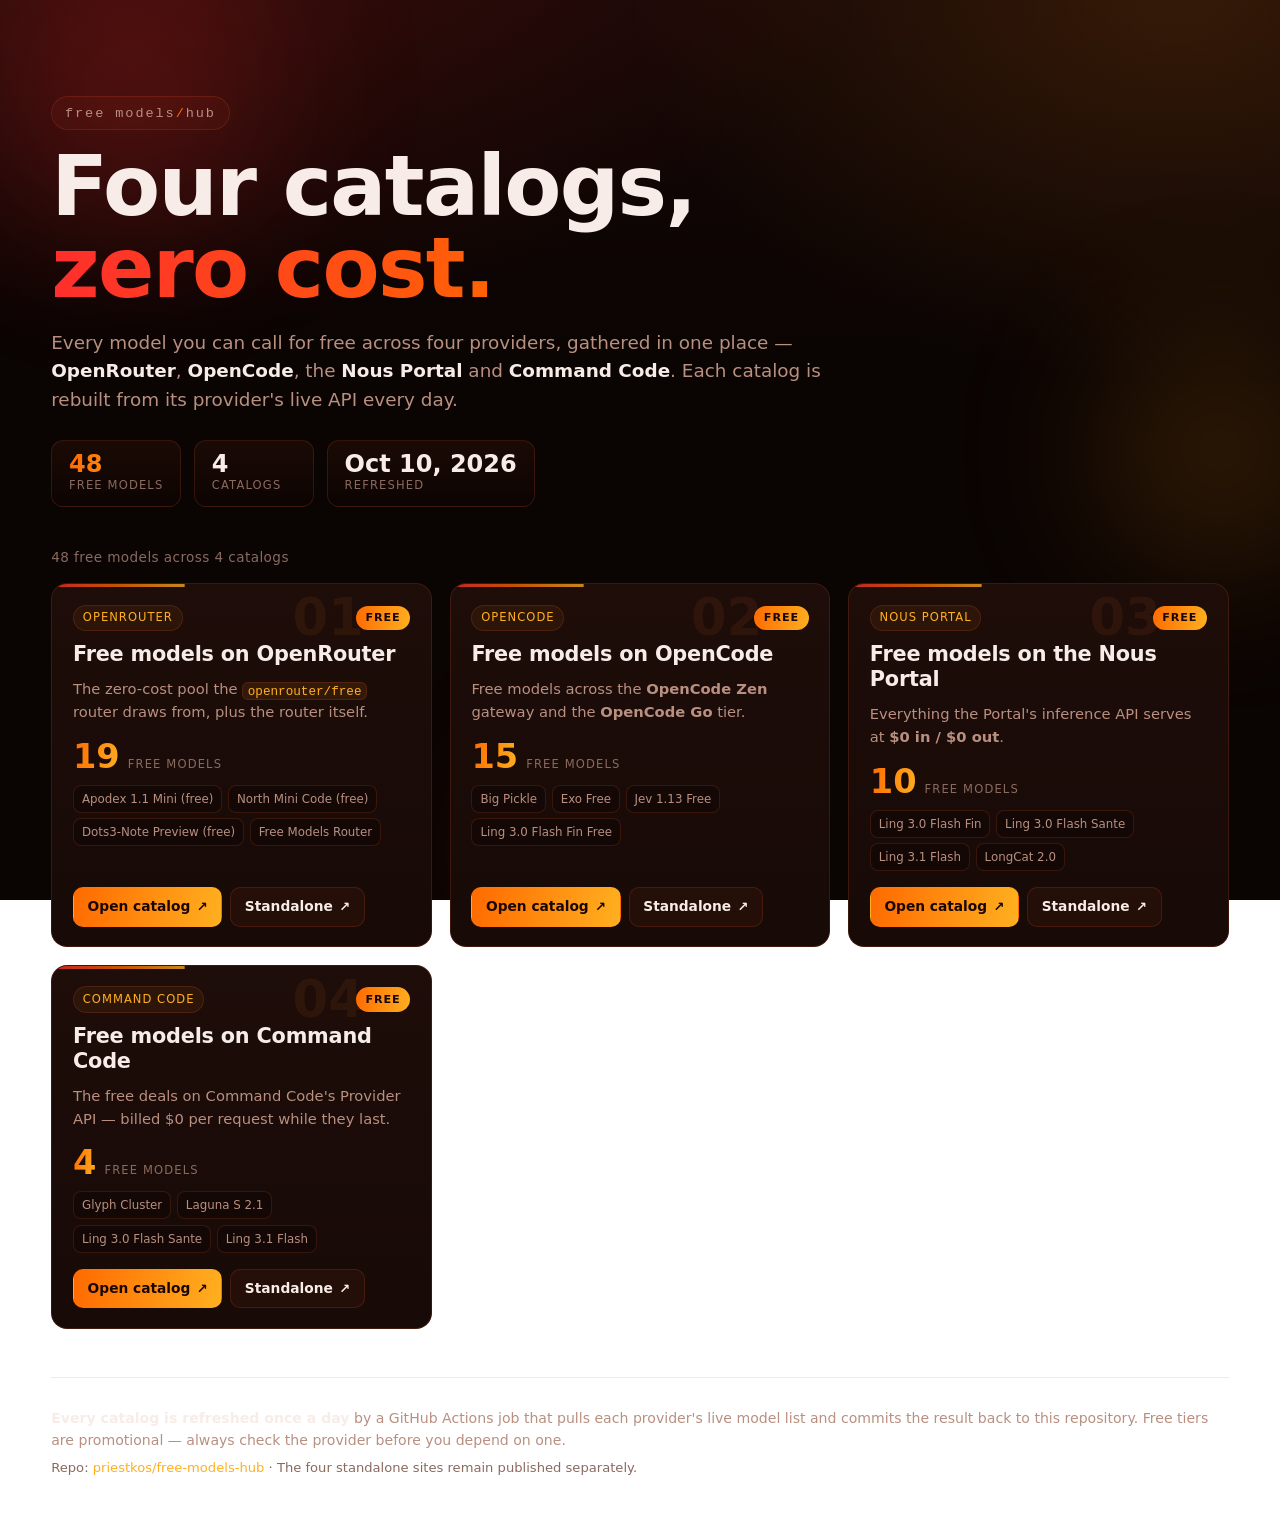
==== index.html @ 76b01337 "Free Models Hub: landing page + four catalogs in one Pages site" ====
<!doctype html>
<html lang="en">
<head>
<meta charset="utf-8" />
<meta name="viewport" content="width=device-width, initial-scale=1" />
<title>Free Models Hub — four catalogs, zero cost</title>
<meta name="description" content="One hub for four free-model catalogs: OpenRouter, OpenCode, Nous Portal and Command Code. Every model priced $0, refreshed daily." />
<link rel="icon" href="data:image/svg+xml,%3Csvg xmlns='http://www.w3.org/2000/svg' viewBox='0 0 32 32'%3E%3Cdefs%3E%3ClinearGradient id='g' x1='0' y1='0' x2='1' y2='1'%3E%3Cstop offset='0' stop-color='%23ff2d2d'/%3E%3Cstop offset='1' stop-color='%23ffb020'/%3E%3C/linearGradient%3E%3C/defs%3E%3Ccircle cx='16' cy='16' r='13' fill='url(%23g)'/%3E%3C/svg%3E" />
<link rel="stylesheet" href="assets/hub.css" />
</head>
<body>
<div class="orbs" aria-hidden="true"><span></span><span></span><span></span></div>

<header class="hero">
  <div class="wrap">
    <p class="eyebrow">free models<span>/</span>hub</p>
    <h1 class="title">Four catalogs,<br /><span class="grad">zero cost.</span></h1>
    <p class="lede">
      Every model you can call for free across four providers, gathered in one place —
      <strong>OpenRouter</strong>, <strong>OpenCode</strong>, the <strong>Nous Portal</strong> and
      <strong>Command Code</strong>. Each catalog is rebuilt from its provider's live API every day.
    </p>
    <div class="stats" id="stats" aria-live="polite">
      <div class="stat"><b class="ember" data-total>–</b><span>free models</span></div>
      <div class="stat"><b>4</b><span>catalogs</span></div>
      <div class="stat"><b data-updated>–</b><span>refreshed</span></div>
    </div>
  </div>
</header>

<main class="wrap">
  <div class="resultbar"><span id="count">Loading live counts…</span></div>

  <section class="hub" id="hub">
    <article class="card site-card" data-site="openrouter">
      <div class="card__top">
        <span class="provider">OpenRouter</span>
        <span class="free">free</span>
      </div>
      <div class="num">01</div>
      <h2>Free models on OpenRouter</h2>
      <p class="desc">The zero-cost pool the <code>openrouter/free</code> router draws from, plus the router itself.</p>
      <div class="hub-count"><b data-count>–</b><span>free models</span></div>
      <div class="meta" data-preview></div>
      <div class="card__actions">
        <a href="openrouter/">Open catalog <span class="arw">↗</span></a>
        <a class="ghost" href="https://priestkos.github.io/openrouter-free-models/" target="_blank" rel="noopener">Standalone <span class="arw">↗</span></a>
      </div>
    </article>

    <article class="card site-card" data-site="opencode">
      <div class="card__top">
        <span class="provider">OpenCode</span>
        <span class="free">free</span>
      </div>
      <div class="num">02</div>
      <h2>Free models on OpenCode</h2>
      <p class="desc">Free models across the <strong>OpenCode Zen</strong> gateway and the <strong>OpenCode Go</strong> tier.</p>
      <div class="hub-count"><b data-count>–</b><span>free models</span></div>
      <div class="meta" data-preview></div>
      <div class="card__actions">
        <a href="opencode/">Open catalog <span class="arw">↗</span></a>
        <a class="ghost" href="https://priestkos.github.io/opencode-free-models/" target="_blank" rel="noopener">Standalone <span class="arw">↗</span></a>
      </div>
    </article>

    <article class="card site-card" data-site="nous-portal">
      <div class="card__top">
        <span class="provider">Nous Portal</span>
        <span class="free">free</span>
      </div>
      <div class="num">03</div>
      <h2>Free models on the Nous Portal</h2>
      <p class="desc">Everything the Portal's inference API serves at <strong>$0 in / $0 out</strong>.</p>
      <div class="hub-count"><b data-count>–</b><span>free models</span></div>
      <div class="meta" data-preview></div>
      <div class="card__actions">
        <a href="nous-portal/">Open catalog <span class="arw">↗</span></a>
        <a class="ghost" href="https://priestkos.github.io/nous-portal-free-models/" target="_blank" rel="noopener">Standalone <span class="arw">↗</span></a>
      </div>
    </article>

    <article class="card site-card" data-site="commandcode">
      <div class="card__top">
        <span class="provider">Command Code</span>
        <span class="free">free</span>
      </div>
      <div class="num">04</div>
      <h2>Free models on Command Code</h2>
      <p class="desc">The free deals on Command Code's Provider API — billed $0 per request while they last.</p>
      <div class="hub-count"><b data-count>–</b><span>free models</span></div>
      <div class="meta" data-preview></div>
      <div class="card__actions">
        <a href="commandcode/">Open catalog <span class="arw">↗</span></a>
        <a class="ghost" href="https://priestkos.github.io/commandcode-free-models/" target="_blank" rel="noopener">Standalone <span class="arw">↗</span></a>
      </div>
    </article>
  </section>

  <footer class="foot">
    <p>
      <strong>Every catalog is refreshed once a day</strong> by a GitHub Actions job that pulls each
      provider's live model list and commits the result back to this repository. Free tiers are
      promotional — always check the provider before you depend on one.
    </p>
    <p class="muted">
      Repo: <a href="https://github.com/priestkos/free-models-hub" target="_blank" rel="noopener">priestkos/free-models-hub</a>
      · The four standalone sites remain published separately.
    </p>
  </footer>
</main>

<script src="assets/hub.js"></script>
</body>
</html>
---- assets/hub.css ----
:root {
  --bg: #0a0403;
  --bg-2: #140705;
  --panel: #170a07;
  --panel-2: #1e0d09;
  --line: rgba(255, 92, 40, 0.16);
  --line-strong: rgba(255, 122, 40, 0.42);
  --red: #ff2d2d;
  --orange: #ff6a00;
  --amber: #ffb020;
  --text: #f7ece7;
  --muted: #b98f80;
  --muted-2: #8a6a5f;
  --radius: 16px;
  --maxw: 1180px;
  --ease: cubic-bezier(0.22, 1, 0.36, 1);
}

* { box-sizing: border-box; }
html { scroll-behavior: smooth; }

body {
  margin: 0;
  min-height: 100vh;
  background:
    radial-gradient(1200px 700px at 12% -10%, rgba(255, 45, 45, 0.16), transparent 60%),
    radial-gradient(1000px 700px at 92% 0%, rgba(255, 140, 20, 0.14), transparent 55%),
    linear-gradient(180deg, var(--bg-2), var(--bg) 40%);
  background-attachment: fixed;
  color: var(--text);
  font-family: "Segoe UI", system-ui, -apple-system, Roboto, Helvetica, Arial, sans-serif;
  line-height: 1.55;
  -webkit-font-smoothing: antialiased;
}

a { color: var(--amber); text-decoration: none; }
a:hover { text-decoration: underline; }

.orbs { position: fixed; inset: 0; overflow: hidden; pointer-events: none; z-index: 0; }
.orbs span {
  position: absolute;
  border-radius: 50%;
  filter: blur(70px);
  opacity: 0.5;
  animation: drift 22s ease-in-out infinite;
}
.orbs span:nth-child(1) { width: 420px; height: 420px; top: -120px; left: -80px; background: radial-gradient(circle, rgba(255,45,45,.55), transparent 70%); }
.orbs span:nth-child(2) { width: 360px; height: 360px; top: 30%; right: -120px; background: radial-gradient(circle, rgba(255,150,20,.45), transparent 70%); animation-delay: -7s; }
.orbs span:nth-child(3) { width: 300px; height: 300px; bottom: -100px; left: 35%; background: radial-gradient(circle, rgba(255,80,0,.4), transparent 70%); animation-delay: -14s; }
@keyframes drift {
  0%, 100% { transform: translate3d(0, 0, 0) scale(1); }
  50% { transform: translate3d(30px, -40px, 0) scale(1.12); }
}

.wrap { width: min(var(--maxw), 92vw); margin: 0 auto; position: relative; z-index: 1; }

/* hero */
.hero { padding: clamp(3rem, 8vw, 6rem) 0 1.5rem; }
.eyebrow {
  display: inline-block;
  margin: 0 0 1rem;
  font-family: ui-monospace, "Cascadia Code", Consolas, monospace;
  font-size: 0.85rem;
  letter-spacing: 0.14em;
  color: var(--muted);
  padding: 0.35rem 0.8rem;
  border: 1px solid var(--line);
  border-radius: 999px;
  background: rgba(255, 90, 40, 0.05);
}
.eyebrow span { color: var(--orange); }

.title {
  margin: 0;
  font-size: clamp(2.6rem, 8vw, 5.2rem);
  line-height: 0.98;
  letter-spacing: -0.02em;
  font-weight: 800;
}
.grad {
  background: linear-gradient(100deg, var(--red), var(--orange) 45%, var(--amber) 75%, var(--red));
  background-size: 260% 100%;
  -webkit-background-clip: text;
  background-clip: text;
  color: transparent;
  animation: shift 8s linear infinite;
}
@keyframes shift { to { background-position: 260% 0; } }

.lede { max-width: 68ch; margin: 1.2rem 0 1.6rem; font-size: clamp(1rem, 2.2vw, 1.15rem); color: var(--muted); }
.lede strong { color: var(--text); font-weight: 600; }

.stats { display: flex; flex-wrap: wrap; gap: 0.6rem 0.8rem; }
.stat {
  display: flex; flex-direction: column; gap: 0.1rem;
  padding: 0.7rem 1.05rem;
  border: 1px solid var(--line);
  border-radius: 12px;
  background: linear-gradient(180deg, rgba(255, 100, 40, 0.07), rgba(255, 100, 40, 0.01));
  min-width: 120px;
}
.stat b { font-size: 1.5rem; line-height: 1; font-variant-numeric: tabular-nums; }
.stat b.ember { background: linear-gradient(100deg, var(--orange), var(--amber)); -webkit-background-clip: text; background-clip: text; color: transparent; }
.stat span { font-size: 0.72rem; text-transform: uppercase; letter-spacing: 0.1em; color: var(--muted-2); }

.resultbar { margin: 1rem 0 0.9rem; color: var(--muted-2); font-size: 0.85rem; letter-spacing: 0.03em; }

/* hub grid */
.hub { display: grid; grid-template-columns: repeat(auto-fit, minmax(340px, 1fr)); gap: 1.1rem; }

.site-card {
  position: relative;
  display: flex; flex-direction: column; gap: 0.7rem;
  padding: 1.3rem 1.3rem 1.2rem;
  border: 1px solid var(--line);
  border-radius: var(--radius);
  background: linear-gradient(180deg, var(--panel-2), var(--panel));
  overflow: hidden;
  animation: rise 0.6s var(--ease) both;
  transition: transform .28s var(--ease), border-color .28s, box-shadow .28s;
}
.site-card:nth-child(1) { animation-delay: 0ms; }
.site-card:nth-child(2) { animation-delay: 80ms; }
.site-card:nth-child(3) { animation-delay: 160ms; }
.site-card:nth-child(4) { animation-delay: 240ms; }
.site-card::before {
  content: "";
  position: absolute; inset: 0 0 auto 0; height: 3px;
  background: linear-gradient(100deg, var(--red), var(--orange), var(--amber));
  opacity: 0.75;
  transform: scaleX(0.35); transform-origin: left;
  transition: transform .35s var(--ease);
}
.site-card:hover {
  transform: translateY(-6px);
  border-color: var(--line-strong);
  box-shadow: 0 18px 40px -18px rgba(255, 80, 0, 0.55), 0 0 0 1px rgba(255, 122, 40, 0.15) inset;
}
.site-card:hover::before { transform: scaleX(1); }
@keyframes rise { from { opacity: 0; transform: translateY(16px); } }

.card__top { display: flex; align-items: center; justify-content: space-between; gap: 0.6rem; }
.provider {
  font-size: 0.72rem; text-transform: uppercase; letter-spacing: 0.09em;
  color: var(--amber);
  padding: 0.2rem 0.55rem; border-radius: 999px;
  border: 1px solid var(--line); background: rgba(255, 140, 20, 0.07);
}
.free {
  font-size: 0.7rem; font-weight: 700; letter-spacing: 0.08em; text-transform: uppercase;
  color: #16060a;
  background: linear-gradient(100deg, var(--orange), var(--amber));
  padding: 0.22rem 0.6rem; border-radius: 999px;
  white-space: nowrap;
}
.num {
  position: absolute; top: 0.5rem; right: 4.2rem;
  font-size: 3.2rem; font-weight: 800; line-height: 1;
  color: rgba(255, 122, 40, 0.08);
  pointer-events: none;
  font-variant-numeric: tabular-nums;
}
.site-card h2 { margin: 0; font-size: 1.3rem; line-height: 1.2; letter-spacing: -0.01em; }
.desc { margin: 0; font-size: 0.92rem; color: var(--muted); }
.desc code {
  font-family: ui-monospace, Consolas, monospace; font-size: 0.86em;
  color: var(--amber); background: rgba(255, 140, 20, 0.1);
  border: 1px solid var(--line); padding: 0.05em 0.35em; border-radius: 6px;
}

.hub-count { display: flex; align-items: baseline; gap: 0.5rem; margin-top: 0.3rem; }
.hub-count b {
  font-size: 2.1rem; line-height: 1;
  font-variant-numeric: tabular-nums;
  background: linear-gradient(100deg, var(--orange), var(--amber));
  -webkit-background-clip: text; background-clip: text; color: transparent;
}
.hub-count span { font-size: 0.72rem; text-transform: uppercase; letter-spacing: 0.1em; color: var(--muted-2); }

.meta { display: flex; flex-wrap: wrap; gap: 0.35rem; min-height: 1.6rem; }
.tag {
  font-size: 0.74rem; color: var(--muted);
  border: 1px solid var(--line);
  background: rgba(0,0,0,0.22);
  padding: 0.24rem 0.5rem; border-radius: 8px;
}

.card__actions { display: flex; gap: 0.5rem; flex-wrap: wrap; margin-top: auto; padding-top: 0.3rem; }
.card__actions a {
  display: inline-flex; align-items: center; gap: 0.4rem;
  font-size: 0.86rem; font-weight: 600;
  color: #1a0704;
  padding: 0.5rem 0.85rem;
  border-radius: 10px;
  border: 1px solid transparent;
  background: linear-gradient(100deg, var(--orange), var(--amber));
  transition: transform .2s, filter .2s, border-color .2s, background .2s, color .2s;
}
.card__actions a:hover { text-decoration: none; transform: translateX(2px); filter: brightness(1.08); }
.card__actions a.ghost {
  color: var(--text);
  background: rgba(255, 90, 40, 0.06);
  border-color: var(--line);
}
.card__actions a.ghost:hover { border-color: var(--line-strong); background: rgba(255, 106, 0, 0.14); }
.arw { font-size: 0.95em; }

.foot { margin: 3rem 0 2.5rem; padding-top: 1.5rem; border-top: 1px solid var(--line); font-size: 0.88rem; color: var(--muted); }
.foot p { margin: 0.4rem 0; }
.foot strong { color: var(--text); }
.foot .muted { color: var(--muted-2); font-size: 0.82rem; }

@media (max-width: 760px) {
  .num { display: none; }
}
@media (prefers-reduced-motion: reduce) {
  *, *::before, *::after { animation-duration: .001ms !important; animation-iteration-count: 1 !important; transition-duration: .001ms !important; scroll-behavior: auto !important; }
}
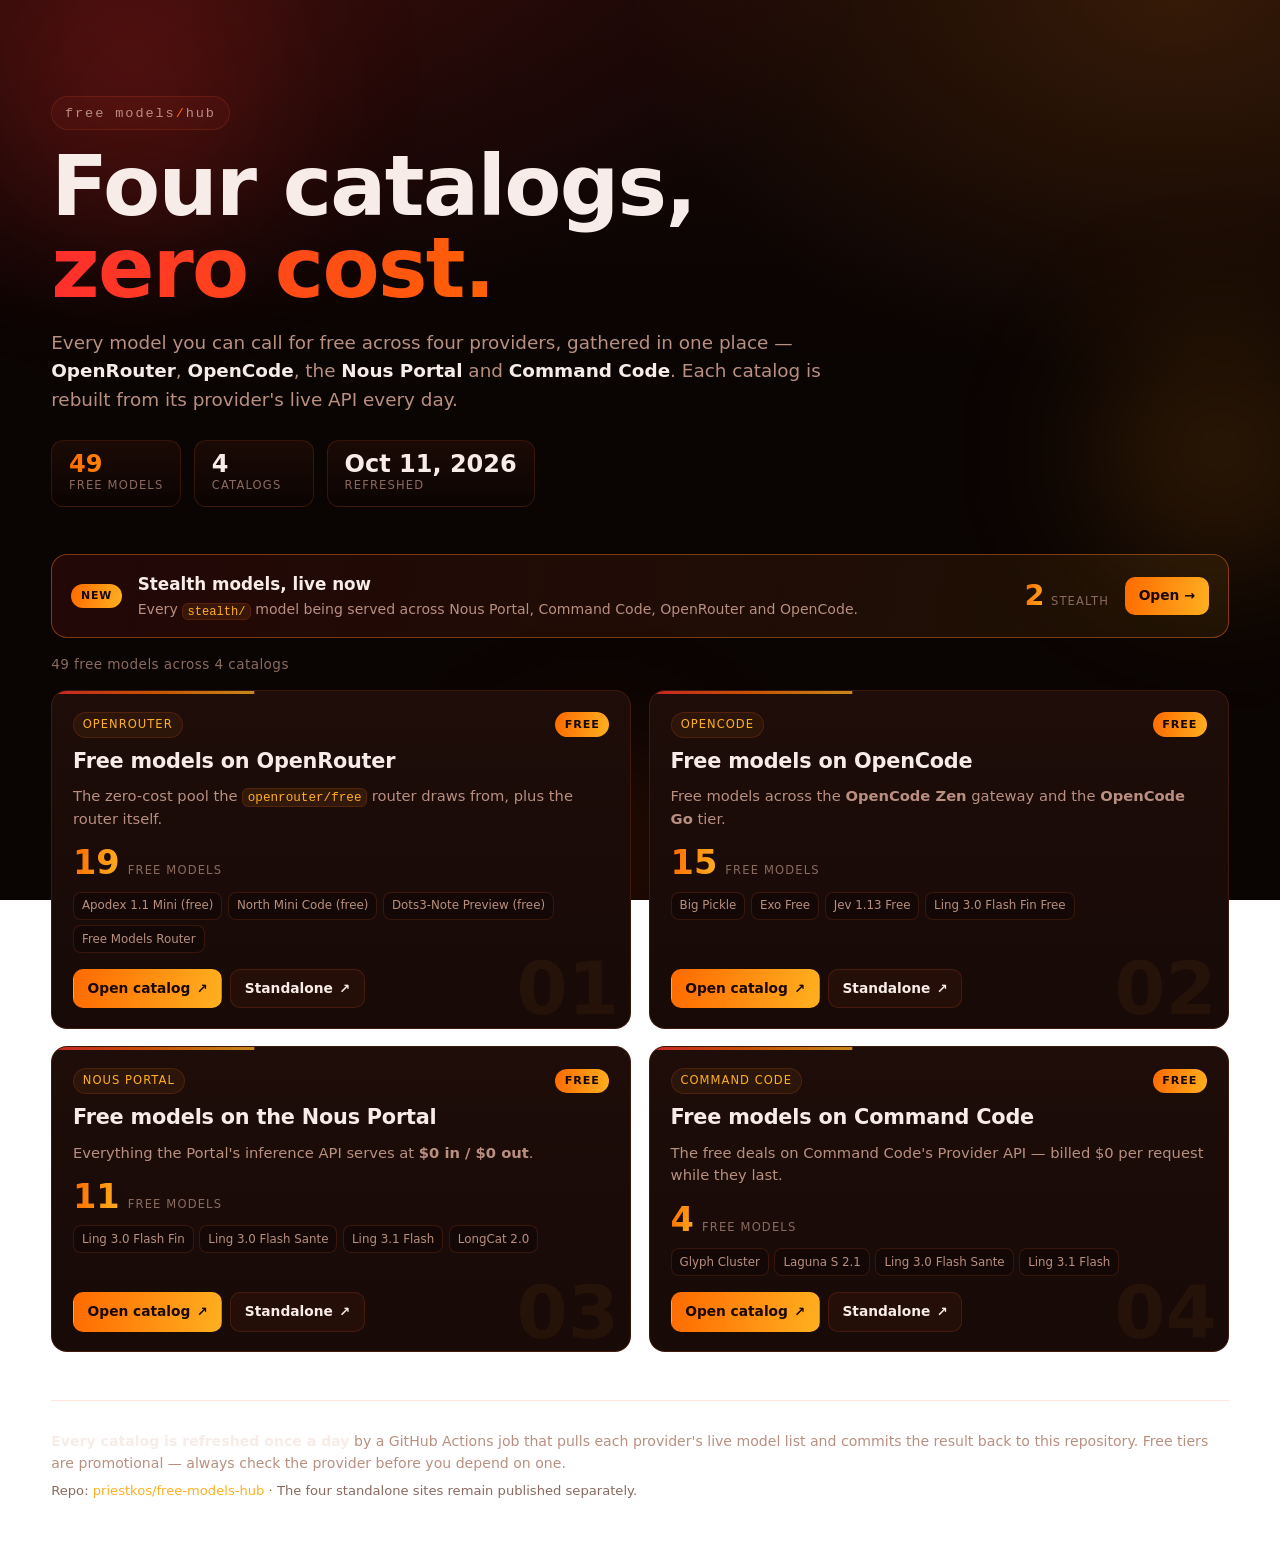
==== commit 000a74c4: "feat: Stealth catalog for models served across four providers Adds /stealth/: every stealth/ model c" ====
--- a/index.html
+++ b/index.html
@@ -29,6 +29,16 @@
 </header>
 
 <main class="wrap">
+  <a class="feature" href="stealth/" aria-label="Stealth models being served across four providers">
+    <span class="feature__tag">new</span>
+    <span class="feature__text">
+      <strong>Stealth models, live now</strong>
+      <span class="feature__sub">Every <code>stealth/</code> model being served across Nous Portal, Command Code, OpenRouter and OpenCode.</span>
+    </span>
+    <span class="feature__count"><b data-stealth-count>–</b> <span>stealth</span></span>
+    <span class="feature__go">Open <span class="arw">→</span></span>
+  </a>
+
   <div class="resultbar"><span id="count">Loading live counts…</span></div>
 
   <section class="hub" id="hub">
--- a/assets/hub.css
+++ b/assets/hub.css
@@ -105,8 +105,51 @@
 
 .resultbar { margin: 1rem 0 0.9rem; color: var(--muted-2); font-size: 0.85rem; letter-spacing: 0.03em; }
 
+/* featured link to the Stealth catalog */
+.feature {
+  display: flex; align-items: center; gap: 1rem; flex-wrap: wrap;
+  margin: 1.4rem 0 0;
+  padding: 1rem 1.2rem;
+  border: 1px solid var(--line-strong);
+  border-radius: var(--radius);
+  background: linear-gradient(100deg, rgba(255, 45, 45, 0.1), rgba(255, 176, 32, 0.08));
+  color: var(--text);
+  transition: transform .28s var(--ease), border-color .28s, box-shadow .28s;
+}
+.feature:hover {
+  text-decoration: none;
+  transform: translateY(-3px);
+  box-shadow: 0 16px 36px -18px rgba(255, 80, 0, 0.55);
+}
+.feature__tag {
+  font-size: 0.68rem; font-weight: 700; letter-spacing: 0.08em; text-transform: uppercase;
+  color: #16060a;
+  background: linear-gradient(100deg, var(--orange), var(--amber));
+  padding: 0.22rem 0.6rem; border-radius: 999px; white-space: nowrap;
+}
+.feature__text { flex: 1 1 260px; display: flex; flex-direction: column; gap: 0.15rem; min-width: 0; }
+.feature__text strong { font-size: 1.05rem; }
+.feature__sub { font-size: 0.88rem; color: var(--muted); }
+.feature__sub code {
+  font-family: ui-monospace, Consolas, monospace; font-size: 0.86em;
+  color: var(--amber); background: rgba(255, 140, 20, 0.1);
+  border: 1px solid var(--line); padding: 0.05em 0.35em; border-radius: 6px;
+}
+.feature__count { display: flex; align-items: baseline; gap: 0.4rem; }
+.feature__count b {
+  font-size: 1.8rem; line-height: 1; font-variant-numeric: tabular-nums;
+  background: linear-gradient(100deg, var(--orange), var(--amber));
+  -webkit-background-clip: text; background-clip: text; color: transparent;
+}
+.feature__count span { font-size: 0.72rem; text-transform: uppercase; letter-spacing: 0.1em; color: var(--muted-2); }
+.feature__go {
+  font-size: 0.86rem; font-weight: 600; color: #1a0704;
+  padding: 0.5rem 0.85rem; border-radius: 10px;
+  background: linear-gradient(100deg, var(--orange), var(--amber));
+}
+
 /* hub grid */
-.hub { display: grid; grid-template-columns: repeat(auto-fit, minmax(340px, 1fr)); gap: 1.1rem; }
+.hub { display: grid; grid-template-columns: repeat(auto-fit, minmax(min(100%, 430px), 1fr)); gap: 1.1rem; }
 
 .site-card {
   position: relative;
@@ -154,9 +197,9 @@
   white-space: nowrap;
 }
 .num {
-  position: absolute; top: 0.5rem; right: 4.2rem;
-  font-size: 3.2rem; font-weight: 800; line-height: 1;
-  color: rgba(255, 122, 40, 0.08);
+  position: absolute; right: 0.7rem; bottom: 0.1rem;
+  font-size: 4.6rem; font-weight: 800; line-height: 1;
+  color: rgba(255, 150, 50, 0.06);
   pointer-events: none;
   font-variant-numeric: tabular-nums;
 }
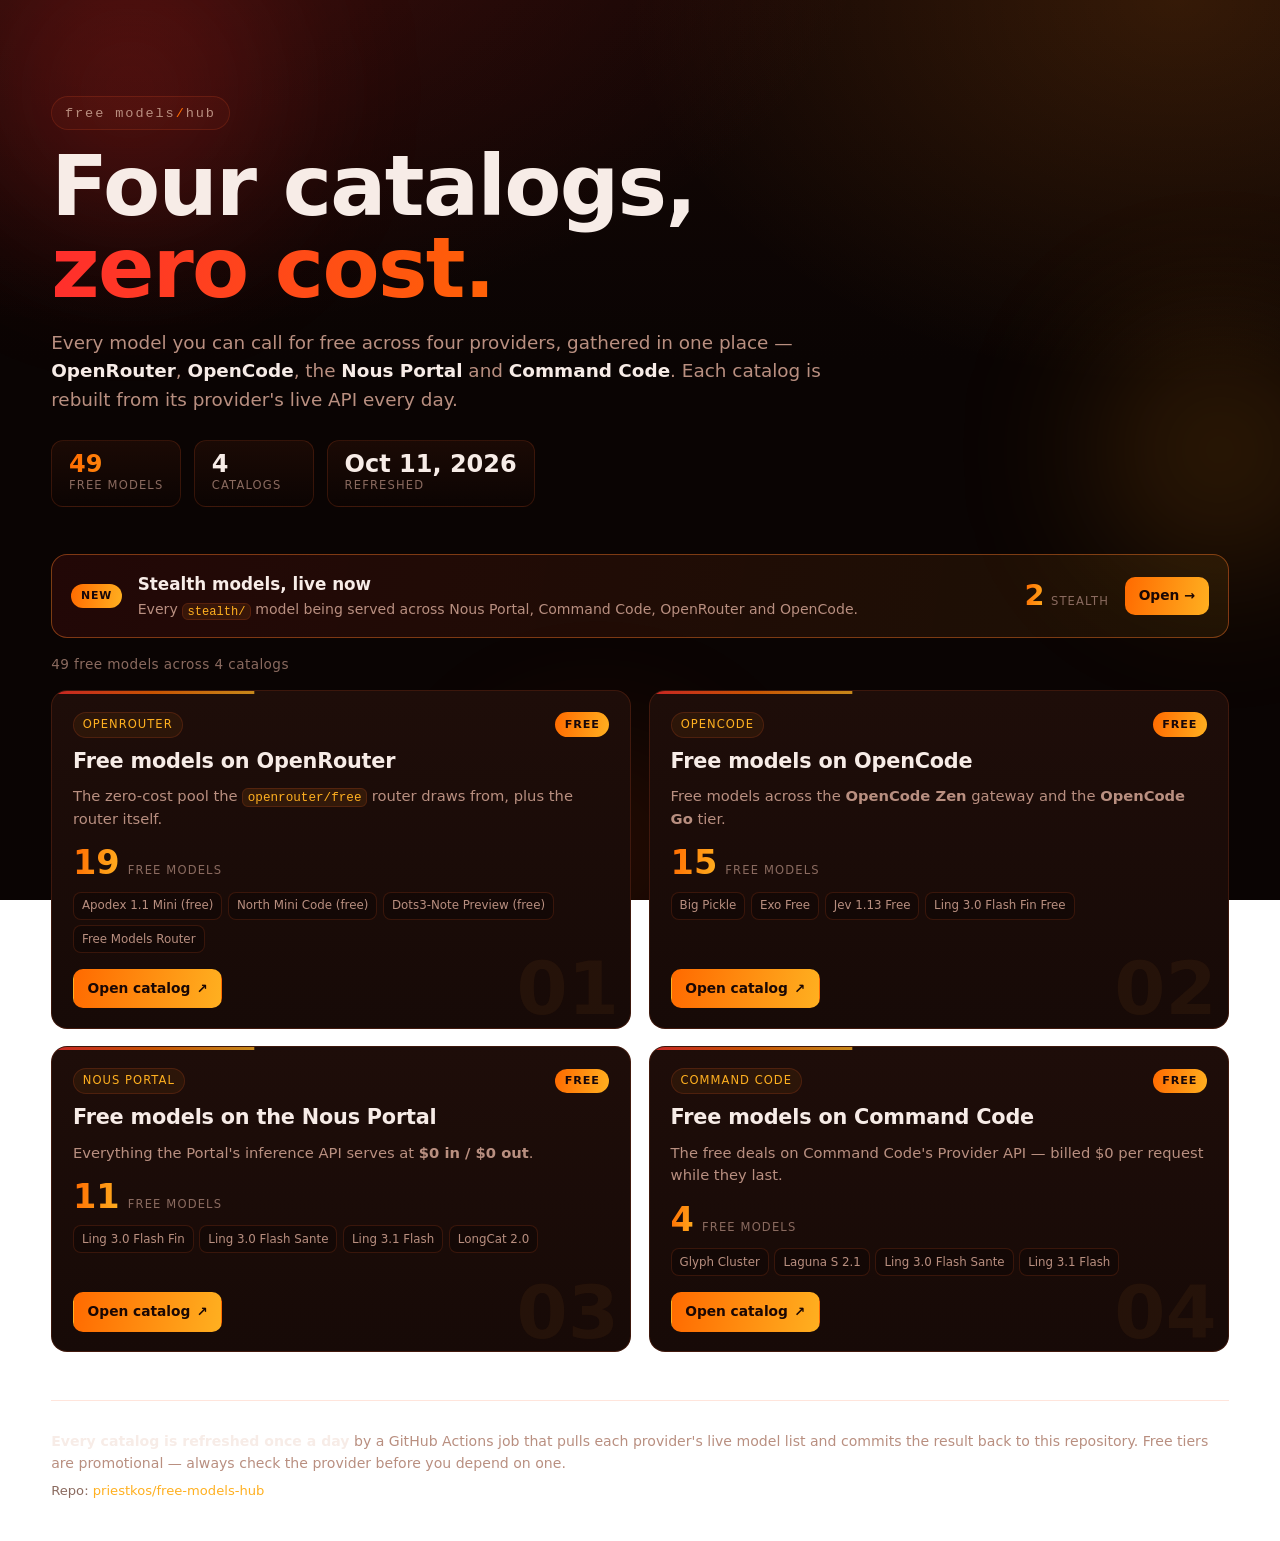
==== commit fd6e55d1: "Remove links to standalone sites from hub page" ====
--- a/index.html
+++ b/index.html
@@ -54,7 +54,6 @@
       <div class="meta" data-preview></div>
       <div class="card__actions">
         <a href="openrouter/">Open catalog <span class="arw">↗</span></a>
-        <a class="ghost" href="https://priestkos.github.io/openrouter-free-models/" target="_blank" rel="noopener">Standalone <span class="arw">↗</span></a>
       </div>
     </article>
 
@@ -70,7 +69,6 @@
       <div class="meta" data-preview></div>
       <div class="card__actions">
         <a href="opencode/">Open catalog <span class="arw">↗</span></a>
-        <a class="ghost" href="https://priestkos.github.io/opencode-free-models/" target="_blank" rel="noopener">Standalone <span class="arw">↗</span></a>
       </div>
     </article>
 
@@ -86,7 +84,6 @@
       <div class="meta" data-preview></div>
       <div class="card__actions">
         <a href="nous-portal/">Open catalog <span class="arw">↗</span></a>
-        <a class="ghost" href="https://priestkos.github.io/nous-portal-free-models/" target="_blank" rel="noopener">Standalone <span class="arw">↗</span></a>
       </div>
     </article>
 
@@ -102,7 +99,6 @@
       <div class="meta" data-preview></div>
       <div class="card__actions">
         <a href="commandcode/">Open catalog <span class="arw">↗</span></a>
-        <a class="ghost" href="https://priestkos.github.io/commandcode-free-models/" target="_blank" rel="noopener">Standalone <span class="arw">↗</span></a>
       </div>
     </article>
   </section>
@@ -115,7 +111,7 @@
     </p>
     <p class="muted">
       Repo: <a href="https://github.com/priestkos/free-models-hub" target="_blank" rel="noopener">priestkos/free-models-hub</a>
-      · The four standalone sites remain published separately.
+     
     </p>
   </footer>
 </main>
